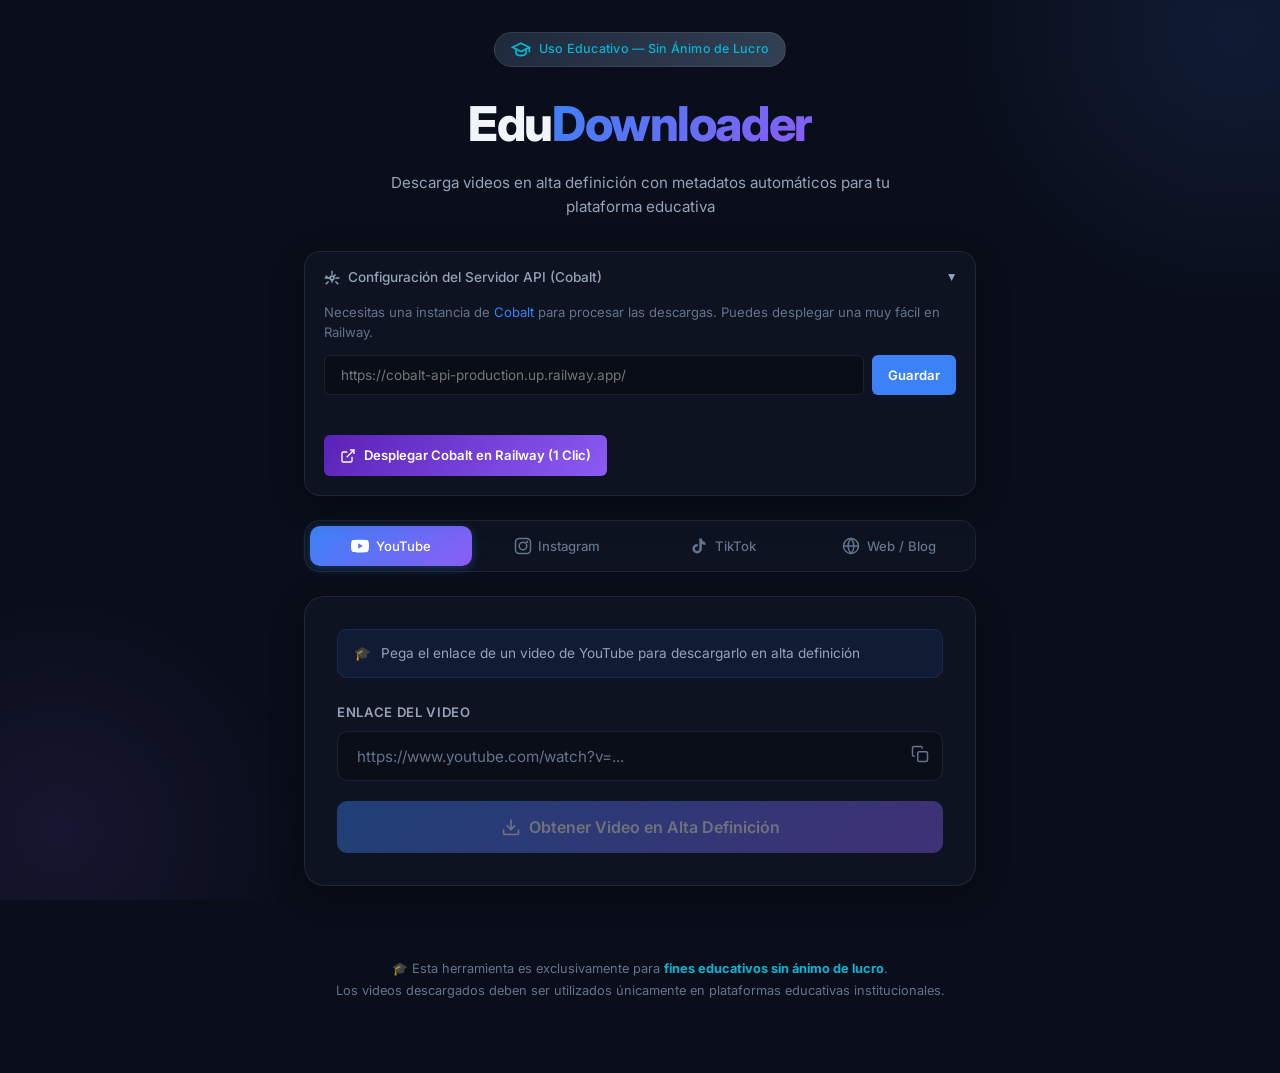
==== index.html @ 6381805d "Initial commit: EduDownloader web app" ====
<!DOCTYPE html>
<html lang="es">
<head>
  <meta charset="UTF-8">
  <meta name="viewport" content="width=device-width, initial-scale=1.0">
  <meta name="description" content="Herramienta educativa para descargar videos de YouTube, Instagram, TikTok y sitios web con fines educativos sin ánimo de lucro.">
  <title>EduDownloader — Descarga videos con fines educativos</title>
  <link rel="preconnect" href="https://fonts.googleapis.com">
  <link href="https://fonts.googleapis.com/css2?family=Inter:wght@400;500;600;700;800&display=swap" rel="stylesheet">
  <link rel="stylesheet" href="style.css">
</head>
<body>

  <!-- Animated background particles -->
  <div class="bg-particles" id="particles"></div>

  <div class="app-container">

    <!-- Header -->
    <header class="header">
      <div class="header-badge">
        <svg width="20" height="20" viewBox="0 0 24 24" fill="none" stroke="currentColor" stroke-width="2"><path d="M22 10v6M2 10l10-5 10 5-10 5z"/><path d="M6 12v5c0 1 2 3 6 3s6-2 6-3v-5"/></svg>
        <span>Uso Educativo — Sin Ánimo de Lucro</span>
      </div>
      <h1 class="header-title">Edu<span class="gradient-text">Downloader</span></h1>
      <p class="header-subtitle">Descarga videos en alta definición con metadatos automáticos para tu plataforma educativa</p>
    </header>

    <!-- API Config (collapsible) -->
    <details class="api-config glass-panel" id="apiConfig">
      <summary>
        <svg width="16" height="16" viewBox="0 0 24 24" fill="none" stroke="currentColor" stroke-width="2"><circle cx="12" cy="12" r="3"/><path d="M12 1v6m0 6v6m11-7h-6m-6 0H1m16.36-5.36l-4.24 4.24M6.88 17.12l-4.24 4.24m0-12.72l4.24 4.24m10.24 4.24l4.24 4.24"/></svg>
        Configuración del Servidor API (Cobalt)
      </summary>
      <div class="api-config-content">
        <p class="api-help">Necesitas una instancia de <a href="https://github.com/imputnet/cobalt" target="_blank" rel="noopener">Cobalt</a> para procesar las descargas. Puedes desplegar una muy fácil en Railway.</p>
        <div class="input-row">
          <input type="url" id="apiUrl" placeholder="https://cobalt-api-production.up.railway.app/" value="">
          <button class="btn btn-sm" id="saveApiBtn" onclick="saveApiUrl()">Guardar</button>
        </div>
        <div class="api-status" id="apiStatus"></div>
        <a href="https://railway.app/template/y13x1r" target="_blank" rel="noopener" class="deploy-btn" style="background: linear-gradient(135deg, #5b21b6, #8b5cf6);">
          <svg width="16" height="16" viewBox="0 0 24 24" fill="none" stroke="currentColor" stroke-width="2"><path d="M18 13v6a2 2 0 0 1-2 2H5a2 2 0 0 1-2-2V8a2 2 0 0 1 2-2h6"/><polyline points="15 3 21 3 21 9"/><line x1="10" y1="14" x2="21" y2="3"/></svg>
          Desplegar Cobalt en Railway (1 Clic)
        </a>
      </div>
    </details>

    <!-- Tabs -->
    <nav class="tabs" id="tabs">
      <button class="tab active" data-tab="youtube" onclick="switchTab('youtube')">
        <svg width="18" height="18" viewBox="0 0 24 24" fill="currentColor"><path d="M23.5 6.19a3 3 0 0 0-2.12-2.12C19.54 3.5 12 3.5 12 3.5s-7.54 0-9.38.57A3 3 0 0 0 .5 6.19 31.25 31.25 0 0 0 0 12a31.25 31.25 0 0 0 .5 5.81 3 3 0 0 0 2.12 2.12c1.84.57 9.38.57 9.38.57s7.54 0 9.38-.57a3 3 0 0 0 2.12-2.12A31.25 31.25 0 0 0 24 12a31.25 31.25 0 0 0-.5-5.81zM9.55 15.57V8.43L15.82 12l-6.27 3.57z"/></svg>
        YouTube
      </button>
      <button class="tab" data-tab="instagram" onclick="switchTab('instagram')">
        <svg width="18" height="18" viewBox="0 0 24 24" fill="none" stroke="currentColor" stroke-width="2"><rect x="2" y="2" width="20" height="20" rx="5"/><circle cx="12" cy="12" r="5"/><circle cx="17.5" cy="6.5" r="1.5" fill="currentColor" stroke="none"/></svg>
        Instagram
      </button>
      <button class="tab" data-tab="tiktok" onclick="switchTab('tiktok')">
        <svg width="18" height="18" viewBox="0 0 24 24" fill="currentColor"><path d="M19.59 6.69a4.83 4.83 0 0 1-3.77-4.25V2h-3.45v13.67a2.89 2.89 0 0 1-2.89 2.89 2.89 2.89 0 0 1-2.89-2.89 2.89 2.89 0 0 1 2.89-2.89c.28 0 .55.04.81.1v-3.5a6.37 6.37 0 0 0-.81-.05A6.34 6.34 0 0 0 3.13 15.67a6.34 6.34 0 0 0 6.35 6.33 6.34 6.34 0 0 0 6.35-6.33V9.22a8.16 8.16 0 0 0 4.76 1.53v-3.4a4.85 4.85 0 0 1-1-.66z"/></svg>
        TikTok
      </button>
      <button class="tab" data-tab="web" onclick="switchTab('web')">
        <svg width="18" height="18" viewBox="0 0 24 24" fill="none" stroke="currentColor" stroke-width="2"><circle cx="12" cy="12" r="10"/><line x1="2" y1="12" x2="22" y2="12"/><path d="M12 2a15.3 15.3 0 0 1 4 10 15.3 15.3 0 0 1-4 10 15.3 15.3 0 0 1-4-10 15.3 15.3 0 0 1 4-10z"/></svg>
        Web / Blog
      </button>
    </nav>

    <!-- Main Panel -->
    <main class="main-panel glass-panel">

      <!-- Platform-specific hints -->
      <div class="platform-hint" id="platformHint">
        <span id="hintIcon">🎓</span>
        <span id="hintText">Pega el enlace de un video de YouTube para descargarlo en alta definición</span>
      </div>

      <!-- URL Input -->
      <div class="input-group">
        <label for="videoUrl">Enlace del video</label>
        <div class="input-wrapper">
          <input type="url" id="videoUrl" placeholder="https://www.youtube.com/watch?v=..." autocomplete="off">
          <button class="btn-paste" onclick="pasteFromClipboard()" title="Pegar desde portapapeles">
            <svg width="18" height="18" viewBox="0 0 24 24" fill="none" stroke="currentColor" stroke-width="2"><rect x="9" y="9" width="13" height="13" rx="2"/><path d="M5 15H4a2 2 0 0 1-2-2V4a2 2 0 0 1 2-2h9a2 2 0 0 1 2 2v1"/></svg>
          </button>
        </div>
      </div>

      <!-- Action Button -->
      <button class="btn btn-primary" id="downloadBtn" onclick="handleDownload()" disabled>
        <svg width="20" height="20" viewBox="0 0 24 24" fill="none" stroke="currentColor" stroke-width="2"><path d="M21 15v4a2 2 0 0 1-2 2H5a2 2 0 0 1-2-2v-4"/><polyline points="7 10 12 15 17 10"/><line x1="12" y1="15" x2="12" y2="3"/></svg>
        <span>Obtener Video en Alta Definición</span>
      </button>

      <!-- Status Area -->
      <div class="status-area" id="statusArea" style="display:none;">
        <div class="status-header">
          <div class="spinner" id="spinner"></div>
          <span id="statusText">Procesando...</span>
        </div>
        <div class="progress-bar" id="progressBar" style="display:none;">
          <div class="progress-fill" id="progressFill"></div>
        </div>
      </div>

      <!-- Video Info Card (appears after info is fetched) -->
      <div class="video-card" id="videoCard" style="display:none;">
        <img id="videoThumb" src="" alt="Miniatura del video" class="video-thumb">
        <div class="video-info">
          <h3 id="videoTitle"></h3>
          <div class="video-meta">
            <span id="videoAuthor"><svg width="14" height="14" viewBox="0 0 24 24" fill="none" stroke="currentColor" stroke-width="2"><path d="M20 21v-2a4 4 0 0 0-4-4H8a4 4 0 0 0-4 4v2"/><circle cx="12" cy="7" r="4"/></svg> </span>
            <span id="videoDate"><svg width="14" height="14" viewBox="0 0 24 24" fill="none" stroke="currentColor" stroke-width="2"><rect x="3" y="4" width="18" height="18" rx="2"/><line x1="16" y1="2" x2="16" y2="6"/><line x1="8" y1="2" x2="8" y2="6"/><line x1="3" y1="10" x2="21" y2="10"/></svg> </span>
          </div>
          <div class="quality-badge" id="qualityBadge">HD 1080p</div>
        </div>
      </div>

      <!-- Multiple Videos Picker (for Web/Blog tab) -->
      <div class="video-picker" id="videoPicker" style="display:none;">
        <h3 class="picker-title">
          <svg width="18" height="18" viewBox="0 0 24 24" fill="none" stroke="currentColor" stroke-width="2"><path d="M14 2H6a2 2 0 0 0-2 2v16a2 2 0 0 0 2 2h12a2 2 0 0 0 2-2V8z"/><polyline points="14 2 14 8 20 8"/></svg>
          <span id="pickerCount">Se detectaron 0 videos</span>
        </h3>
        <div class="picker-list" id="pickerList"></div>
      </div>

      <!-- Download Actions (after processing) -->
      <div class="download-actions" id="downloadActions" style="display:none;">
        <button class="btn btn-success" id="btnDownloadVideo" onclick="triggerVideoDownload()">
          <svg width="18" height="18" viewBox="0 0 24 24" fill="none" stroke="currentColor" stroke-width="2"><polygon points="5 3 19 12 5 21 5 3"/></svg>
          Descargar Video
        </button>
        <button class="btn btn-outline" id="btnDownloadTxt" onclick="triggerTxtDownload()">
          <svg width="18" height="18" viewBox="0 0 24 24" fill="none" stroke="currentColor" stroke-width="2"><path d="M14 2H6a2 2 0 0 0-2 2v16a2 2 0 0 0 2 2h12a2 2 0 0 0 2-2V8z"/><polyline points="14 2 14 8 20 8"/><line x1="16" y1="13" x2="8" y2="13"/><line x1="16" y1="17" x2="8" y2="17"/></svg>
          Descargar Metadatos (.txt)
        </button>
      </div>

    </main>

    <!-- Footer -->
    <footer class="footer">
      <p>🎓 Esta herramienta es exclusivamente para <strong>fines educativos sin ánimo de lucro</strong>.</p>
      <p>Los videos descargados deben ser utilizados únicamente en plataformas educativas institucionales.</p>
    </footer>

  </div>

  <script src="app.js"></script>
</body>
</html>
---- style.css ----
/* ═══════════════════════════════════════════════
   EduDownloader — Premium Design System
   Dark mode, glassmorphism, micro-animations
   ═══════════════════════════════════════════════ */

@import url('https://fonts.googleapis.com/css2?family=Inter:wght@400;500;600;700;800&display=swap');

/* ── CSS Custom Properties ───────────────────── */
:root {
  --bg-primary: #0a0e1a;
  --bg-secondary: #111827;
  --glass-bg: rgba(17, 24, 39, 0.65);
  --glass-border: rgba(255, 255, 255, 0.08);
  --glass-shadow: 0 8px 32px rgba(0, 0, 0, 0.4);

  --text-primary: #f1f5f9;
  --text-secondary: #94a3b8;
  --text-muted: #64748b;

  --accent-blue: #3b82f6;
  --accent-violet: #8b5cf6;
  --accent-cyan: #06b6d4;
  --accent-green: #10b981;
  --accent-rose: #f43f5e;
  --accent-amber: #f59e0b;

  --gradient-primary: linear-gradient(135deg, #3b82f6, #8b5cf6);
  --gradient-success: linear-gradient(135deg, #10b981, #06b6d4);
  --gradient-badge: linear-gradient(135deg, #1e293b, #334155);

  --radius-sm: 6px;
  --radius-md: 10px;
  --radius-lg: 16px;
  --radius-xl: 20px;

  --transition-fast: 150ms cubic-bezier(0.4, 0, 0.2, 1);
  --transition-smooth: 300ms cubic-bezier(0.4, 0, 0.2, 1);
}

/* ── Reset & Base ────────────────────────────── */
*, *::before, *::after {
  box-sizing: border-box;
  margin: 0;
  padding: 0;
}

html {
  scroll-behavior: smooth;
}

body {
  font-family: 'Inter', -apple-system, BlinkMacSystemFont, sans-serif;
  background: var(--bg-primary);
  color: var(--text-primary);
  min-height: 100vh;
  overflow-x: hidden;
  line-height: 1.6;
}

/* ── Background Particles ────────────────────── */
.bg-particles {
  position: fixed;
  inset: 0;
  z-index: 0;
  overflow: hidden;
  pointer-events: none;
}

.bg-particles::before {
  content: '';
  position: absolute;
  top: -30%;
  right: -20%;
  width: 600px;
  height: 600px;
  border-radius: 50%;
  background: radial-gradient(circle, rgba(59, 130, 246, 0.12), transparent 70%);
  animation: float 20s ease-in-out infinite;
}

.bg-particles::after {
  content: '';
  position: absolute;
  bottom: -20%;
  left: -15%;
  width: 500px;
  height: 500px;
  border-radius: 50%;
  background: radial-gradient(circle, rgba(139, 92, 246, 0.1), transparent 70%);
  animation: float 25s ease-in-out infinite reverse;
}

@keyframes float {
  0%, 100% { transform: translate(0, 0) scale(1); }
  33% { transform: translate(30px, -30px) scale(1.05); }
  66% { transform: translate(-20px, 20px) scale(0.95); }
}

/* ── App Container ───────────────────────────── */
.app-container {
  position: relative;
  z-index: 1;
  max-width: 720px;
  margin: 0 auto;
  padding: 2rem 1.5rem 3rem;
}

/* ── Header ──────────────────────────────────── */
.header {
  text-align: center;
  margin-bottom: 2rem;
}

.header-badge {
  display: inline-flex;
  align-items: center;
  gap: 0.5rem;
  padding: 0.4rem 1rem;
  border-radius: 100px;
  background: var(--gradient-badge);
  border: 1px solid var(--glass-border);
  color: var(--accent-cyan);
  font-size: 0.78rem;
  font-weight: 500;
  margin-bottom: 1.2rem;
  letter-spacing: 0.02em;
}

.header-title {
  font-size: clamp(2rem, 6vw, 3rem);
  font-weight: 800;
  color: var(--text-primary);
  letter-spacing: -0.03em;
  margin-bottom: 0.5rem;
}

.gradient-text {
  background: var(--gradient-primary);
  -webkit-background-clip: text;
  -webkit-text-fill-color: transparent;
  background-clip: text;
}

.header-subtitle {
  color: var(--text-secondary);
  font-size: 0.95rem;
  max-width: 500px;
  margin: 0 auto;
}

/* ── Glass Panel ─────────────────────────────── */
.glass-panel {
  background: var(--glass-bg);
  backdrop-filter: blur(20px);
  -webkit-backdrop-filter: blur(20px);
  border: 1px solid var(--glass-border);
  border-radius: var(--radius-xl);
  box-shadow: var(--glass-shadow);
}

/* ── API Config ──────────────────────────────── */
.api-config {
  margin-bottom: 1.5rem;
  padding: 0;
  border-radius: var(--radius-lg);
  overflow: hidden;
}

.api-config summary {
  padding: 0.9rem 1.2rem;
  cursor: pointer;
  display: flex;
  align-items: center;
  gap: 0.5rem;
  font-size: 0.85rem;
  font-weight: 500;
  color: var(--text-secondary);
  list-style: none;
  transition: color var(--transition-fast);
}

.api-config summary::-webkit-details-marker { display: none; }

.api-config summary:hover {
  color: var(--text-primary);
}

.api-config summary::after {
  content: '▸';
  margin-left: auto;
  transition: transform var(--transition-fast);
}

.api-config[open] summary::after {
  transform: rotate(90deg);
}

.api-config-content {
  padding: 0 1.2rem 1.2rem;
}

.api-help {
  font-size: 0.82rem;
  color: var(--text-muted);
  margin-bottom: 0.8rem;
  line-height: 1.5;
}

.api-help a {
  color: var(--accent-blue);
  text-decoration: none;
}

.api-help a:hover {
  text-decoration: underline;
}

.input-row {
  display: flex;
  gap: 0.5rem;
}

.input-row input {
  flex: 1;
  padding: 0.7rem 1rem;
  background: rgba(0, 0, 0, 0.3);
  border: 1px solid var(--glass-border);
  border-radius: var(--radius-sm);
  color: var(--text-primary);
  font-size: 0.85rem;
  font-family: inherit;
  outline: none;
  transition: border-color var(--transition-fast);
}

.input-row input:focus {
  border-color: var(--accent-blue);
}

.api-status {
  margin-top: 0.5rem;
  font-size: 0.8rem;
  min-height: 1.2rem;
}

.api-status.success { color: var(--accent-green); }
.api-status.error { color: var(--accent-rose); }

.deploy-btn {
  display: inline-flex;
  align-items: center;
  gap: 0.5rem;
  margin-top: 0.8rem;
  padding: 0.6rem 1rem;
  background: var(--gradient-success);
  border-radius: var(--radius-sm);
  color: white;
  text-decoration: none;
  font-size: 0.82rem;
  font-weight: 600;
  transition: opacity var(--transition-fast), transform var(--transition-fast);
}

.deploy-btn:hover {
  opacity: 0.9;
  transform: translateY(-1px);
}

/* ── Tabs ────────────────────────────────────── */
.tabs {
  display: flex;
  gap: 0.25rem;
  margin-bottom: 1.5rem;
  padding: 0.3rem;
  background: rgba(17, 24, 39, 0.5);
  border-radius: var(--radius-lg);
  border: 1px solid var(--glass-border);
}

.tab {
  flex: 1;
  display: flex;
  align-items: center;
  justify-content: center;
  gap: 0.4rem;
  padding: 0.7rem 0.5rem;
  border: none;
  background: transparent;
  color: var(--text-muted);
  font-size: 0.82rem;
  font-weight: 500;
  font-family: inherit;
  cursor: pointer;
  border-radius: var(--radius-md);
  transition: all var(--transition-smooth);
  white-space: nowrap;
}

.tab:hover {
  color: var(--text-secondary);
  background: rgba(255, 255, 255, 0.03);
}

.tab.active {
  color: white;
  background: var(--gradient-primary);
  box-shadow: 0 2px 12px rgba(59, 130, 246, 0.3);
}

.tab svg {
  flex-shrink: 0;
}

/* ── Main Panel ──────────────────────────────── */
.main-panel {
  padding: 2rem;
}

/* ── Platform Hint ───────────────────────────── */
.platform-hint {
  display: flex;
  align-items: center;
  gap: 0.6rem;
  padding: 0.8rem 1rem;
  background: rgba(59, 130, 246, 0.08);
  border: 1px solid rgba(59, 130, 246, 0.15);
  border-radius: var(--radius-md);
  margin-bottom: 1.5rem;
  font-size: 0.85rem;
  color: var(--text-secondary);
  animation: slideDown 0.3s ease-out;
}

@keyframes slideDown {
  from { opacity: 0; transform: translateY(-8px); }
  to { opacity: 1; transform: translateY(0); }
}

/* ── Input Group ─────────────────────────────── */
.input-group {
  margin-bottom: 1.25rem;
}

.input-group label {
  display: block;
  font-size: 0.82rem;
  font-weight: 600;
  color: var(--text-secondary);
  margin-bottom: 0.5rem;
  text-transform: uppercase;
  letter-spacing: 0.05em;
}

.input-wrapper {
  display: flex;
  gap: 0;
  position: relative;
}

.input-wrapper input {
  flex: 1;
  padding: 0.9rem 1.2rem;
  padding-right: 3rem;
  background: rgba(0, 0, 0, 0.25);
  border: 1px solid var(--glass-border);
  border-radius: var(--radius-md);
  color: var(--text-primary);
  font-size: 0.95rem;
  font-family: inherit;
  outline: none;
  transition: all var(--transition-fast);
}

.input-wrapper input:focus {
  border-color: var(--accent-blue);
  box-shadow: 0 0 0 3px rgba(59, 130, 246, 0.15);
}

.input-wrapper input::placeholder {
  color: var(--text-muted);
}

.btn-paste {
  position: absolute;
  right: 0.5rem;
  top: 50%;
  transform: translateY(-50%);
  background: none;
  border: none;
  color: var(--text-muted);
  cursor: pointer;
  padding: 0.4rem;
  border-radius: var(--radius-sm);
  transition: color var(--transition-fast);
}

.btn-paste:hover {
  color: var(--accent-blue);
}

/* ── Buttons ─────────────────────────────────── */
.btn {
  display: inline-flex;
  align-items: center;
  justify-content: center;
  gap: 0.5rem;
  padding: 0.85rem 1.5rem;
  border: none;
  border-radius: var(--radius-md);
  font-size: 0.9rem;
  font-weight: 600;
  font-family: inherit;
  cursor: pointer;
  transition: all var(--transition-smooth);
  text-decoration: none;
}

.btn:active {
  transform: scale(0.97);
}

.btn-sm {
  padding: 0.6rem 1rem;
  font-size: 0.82rem;
  background: var(--accent-blue);
  color: white;
  border-radius: var(--radius-sm);
}

.btn-sm:hover {
  background: #2563eb;
}

.btn-primary {
  width: 100%;
  background: var(--gradient-primary);
  color: white;
  font-size: 1rem;
  padding: 1rem;
  border-radius: var(--radius-md);
  box-shadow: 0 4px 15px rgba(59, 130, 246, 0.25);
}

.btn-primary:hover:not(:disabled) {
  box-shadow: 0 6px 20px rgba(59, 130, 246, 0.35);
  transform: translateY(-1px);
}

.btn-primary:disabled {
  opacity: 0.4;
  cursor: not-allowed;
  box-shadow: none;
}

.btn-success {
  flex: 1;
  background: var(--gradient-success);
  color: white;
  box-shadow: 0 4px 15px rgba(16, 185, 129, 0.25);
}

.btn-success:hover {
  box-shadow: 0 6px 20px rgba(16, 185, 129, 0.35);
  transform: translateY(-1px);
}

.btn-outline {
  flex: 1;
  background: transparent;
  color: var(--text-primary);
  border: 1px solid var(--glass-border);
}

.btn-outline:hover {
  border-color: var(--accent-blue);
  background: rgba(59, 130, 246, 0.08);
}

/* ── Status Area ─────────────────────────────── */
.status-area {
  margin-top: 1.5rem;
  padding: 1rem 1.2rem;
  background: rgba(0, 0, 0, 0.2);
  border-radius: var(--radius-md);
  border: 1px solid var(--glass-border);
  animation: slideDown 0.3s ease-out;
}

.status-header {
  display: flex;
  align-items: center;
  gap: 0.75rem;
}

.spinner {
  width: 18px;
  height: 18px;
  border: 2px solid rgba(59, 130, 246, 0.2);
  border-top-color: var(--accent-blue);
  border-radius: 50%;
  animation: spin 0.8s linear infinite;
}

@keyframes spin {
  to { transform: rotate(360deg); }
}

.spinner.hidden {
  display: none;
}

#statusText {
  font-size: 0.88rem;
  color: var(--text-secondary);
}

.progress-bar {
  margin-top: 0.8rem;
  height: 4px;
  background: rgba(255, 255, 255, 0.08);
  border-radius: 100px;
  overflow: hidden;
}

.progress-fill {
  height: 100%;
  width: 0%;
  background: var(--gradient-primary);
  border-radius: 100px;
  transition: width 0.5s ease;
}

/* ── Video Card ──────────────────────────────── */
.video-card {
  display: flex;
  gap: 1rem;
  margin-top: 1.5rem;
  padding: 1rem;
  background: rgba(0, 0, 0, 0.25);
  border-radius: var(--radius-md);
  border: 1px solid var(--glass-border);
  animation: slideDown 0.3s ease-out;
}

.video-thumb {
  width: 140px;
  height: 80px;
  object-fit: cover;
  border-radius: var(--radius-sm);
  background: var(--bg-secondary);
  flex-shrink: 0;
}

.video-info {
  flex: 1;
  min-width: 0;
}

.video-info h3 {
  font-size: 0.92rem;
  font-weight: 600;
  margin-bottom: 0.3rem;
  line-height: 1.3;
  display: -webkit-box;
  -webkit-line-clamp: 2;
  -webkit-box-orient: vertical;
  overflow: hidden;
}

.video-meta {
  display: flex;
  flex-wrap: wrap;
  gap: 0.8rem;
  margin-bottom: 0.5rem;
}

.video-meta span {
  display: inline-flex;
  align-items: center;
  gap: 0.3rem;
  font-size: 0.78rem;
  color: var(--text-muted);
}

.quality-badge {
  display: inline-flex;
  align-items: center;
  padding: 0.2rem 0.6rem;
  border-radius: 100px;
  font-size: 0.72rem;
  font-weight: 700;
  text-transform: uppercase;
  letter-spacing: 0.05em;
  background: rgba(16, 185, 129, 0.15);
  color: var(--accent-green);
  border: 1px solid rgba(16, 185, 129, 0.25);
}

.quality-badge.low {
  background: rgba(245, 158, 11, 0.15);
  color: var(--accent-amber);
  border-color: rgba(245, 158, 11, 0.25);
}

/* ── Video Picker (for Web/Blog) ─────────────── */
.video-picker {
  margin-top: 1.5rem;
  animation: slideDown 0.3s ease-out;
}

.picker-title {
  display: flex;
  align-items: center;
  gap: 0.5rem;
  font-size: 0.95rem;
  font-weight: 600;
  margin-bottom: 1rem;
  color: var(--text-primary);
}

.picker-list {
  display: flex;
  flex-direction: column;
  gap: 0.6rem;
}

.picker-item {
  display: flex;
  align-items: center;
  gap: 0.8rem;
  padding: 0.8rem 1rem;
  background: rgba(0, 0, 0, 0.25);
  border: 1px solid var(--glass-border);
  border-radius: var(--radius-md);
  cursor: pointer;
  transition: all var(--transition-fast);
}

.picker-item:hover {
  border-color: var(--accent-blue);
  background: rgba(59, 130, 246, 0.05);
}

.picker-item.selected {
  border-color: var(--accent-blue);
  background: rgba(59, 130, 246, 0.1);
}

.picker-checkbox {
  width: 18px;
  height: 18px;
  border-radius: 4px;
  border: 2px solid var(--text-muted);
  display: flex;
  align-items: center;
  justify-content: center;
  flex-shrink: 0;
  transition: all var(--transition-fast);
}

.picker-item.selected .picker-checkbox {
  background: var(--accent-blue);
  border-color: var(--accent-blue);
}

.picker-item.selected .picker-checkbox::after {
  content: '✓';
  color: white;
  font-size: 0.7rem;
  font-weight: 700;
}

.picker-item-info {
  flex: 1;
  min-width: 0;
}

.picker-item-title {
  font-size: 0.85rem;
  font-weight: 500;
  white-space: nowrap;
  overflow: hidden;
  text-overflow: ellipsis;
}

.picker-item-meta {
  font-size: 0.75rem;
  color: var(--text-muted);
}

.picker-item .btn {
  padding: 0.4rem 0.8rem;
  font-size: 0.78rem;
}

/* ── Download Actions ────────────────────────── */
.download-actions {
  display: flex;
  gap: 0.8rem;
  margin-top: 1.5rem;
  animation: slideDown 0.3s ease-out;
}

/* ── Footer ──────────────────────────────────── */
.footer {
  text-align: center;
  margin-top: 3rem;
  padding: 1.5rem;
  color: var(--text-muted);
  font-size: 0.8rem;
  line-height: 1.7;
}

.footer strong {
  color: var(--accent-cyan);
}

/* ── Error State ─────────────────────────────── */
.error-msg {
  color: var(--accent-rose);
  background: rgba(244, 63, 94, 0.08);
  border: 1px solid rgba(244, 63, 94, 0.2);
  padding: 0.8rem 1rem;
  border-radius: var(--radius-md);
  font-size: 0.85rem;
  margin-top: 1rem;
  animation: slideDown 0.3s ease-out;
}

/* ── Responsive ──────────────────────────────── */
@media (max-width: 600px) {
  .app-container {
    padding: 1.5rem 1rem 2rem;
  }

  .tabs {
    flex-wrap: wrap;
  }

  .tab {
    font-size: 0.75rem;
    padding: 0.6rem 0.4rem;
  }

  .tab svg {
    display: none;
  }

  .main-panel {
    padding: 1.5rem;
  }

  .video-card {
    flex-direction: column;
  }

  .video-thumb {
    width: 100%;
    height: 160px;
  }

  .download-actions {
    flex-direction: column;
  }
}
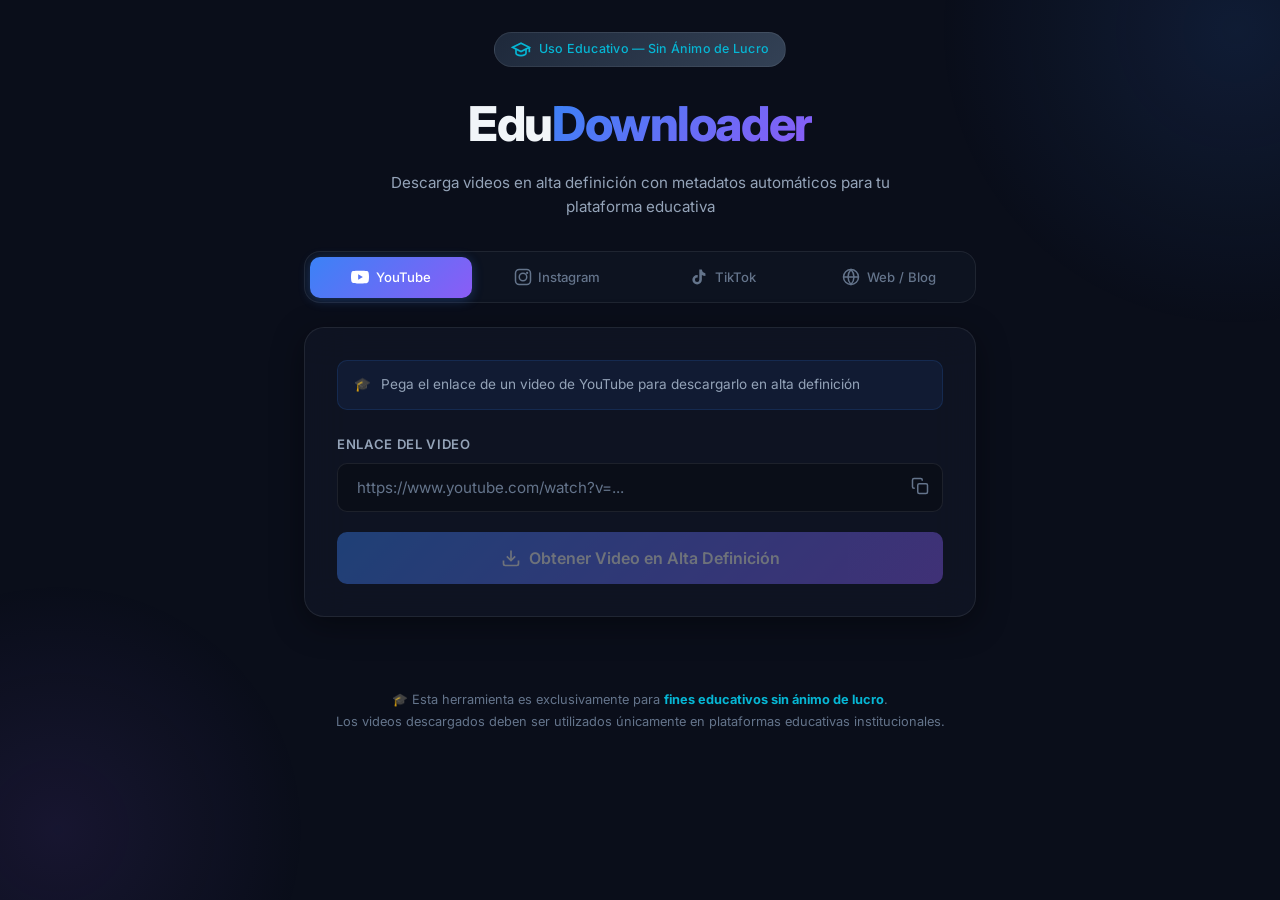
==== commit 6cdb26f8: "Automate API config with hardcoded Render URL" ====
--- a/index.html
+++ b/index.html
@@ -26,8 +26,8 @@
       <p class="header-subtitle">Descarga videos en alta definición con metadatos automáticos para tu plataforma educativa</p>
     </header>
 
-    <!-- API Config (collapsible) -->
-    <details class="api-config glass-panel" id="apiConfig">
+    <!-- API Config (hidden, hardcoded) -->
+    <details class="api-config glass-panel" id="apiConfig" style="display: none;">
       <summary>
         <svg width="16" height="16" viewBox="0 0 24 24" fill="none" stroke="currentColor" stroke-width="2"><circle cx="12" cy="12" r="3"/><path d="M12 1v6m0 6v6m11-7h-6m-6 0H1m16.36-5.36l-4.24 4.24M6.88 17.12l-4.24 4.24m0-12.72l4.24 4.24m10.24 4.24l4.24 4.24"/></svg>
         Configuración del Servidor API (Cobalt)
